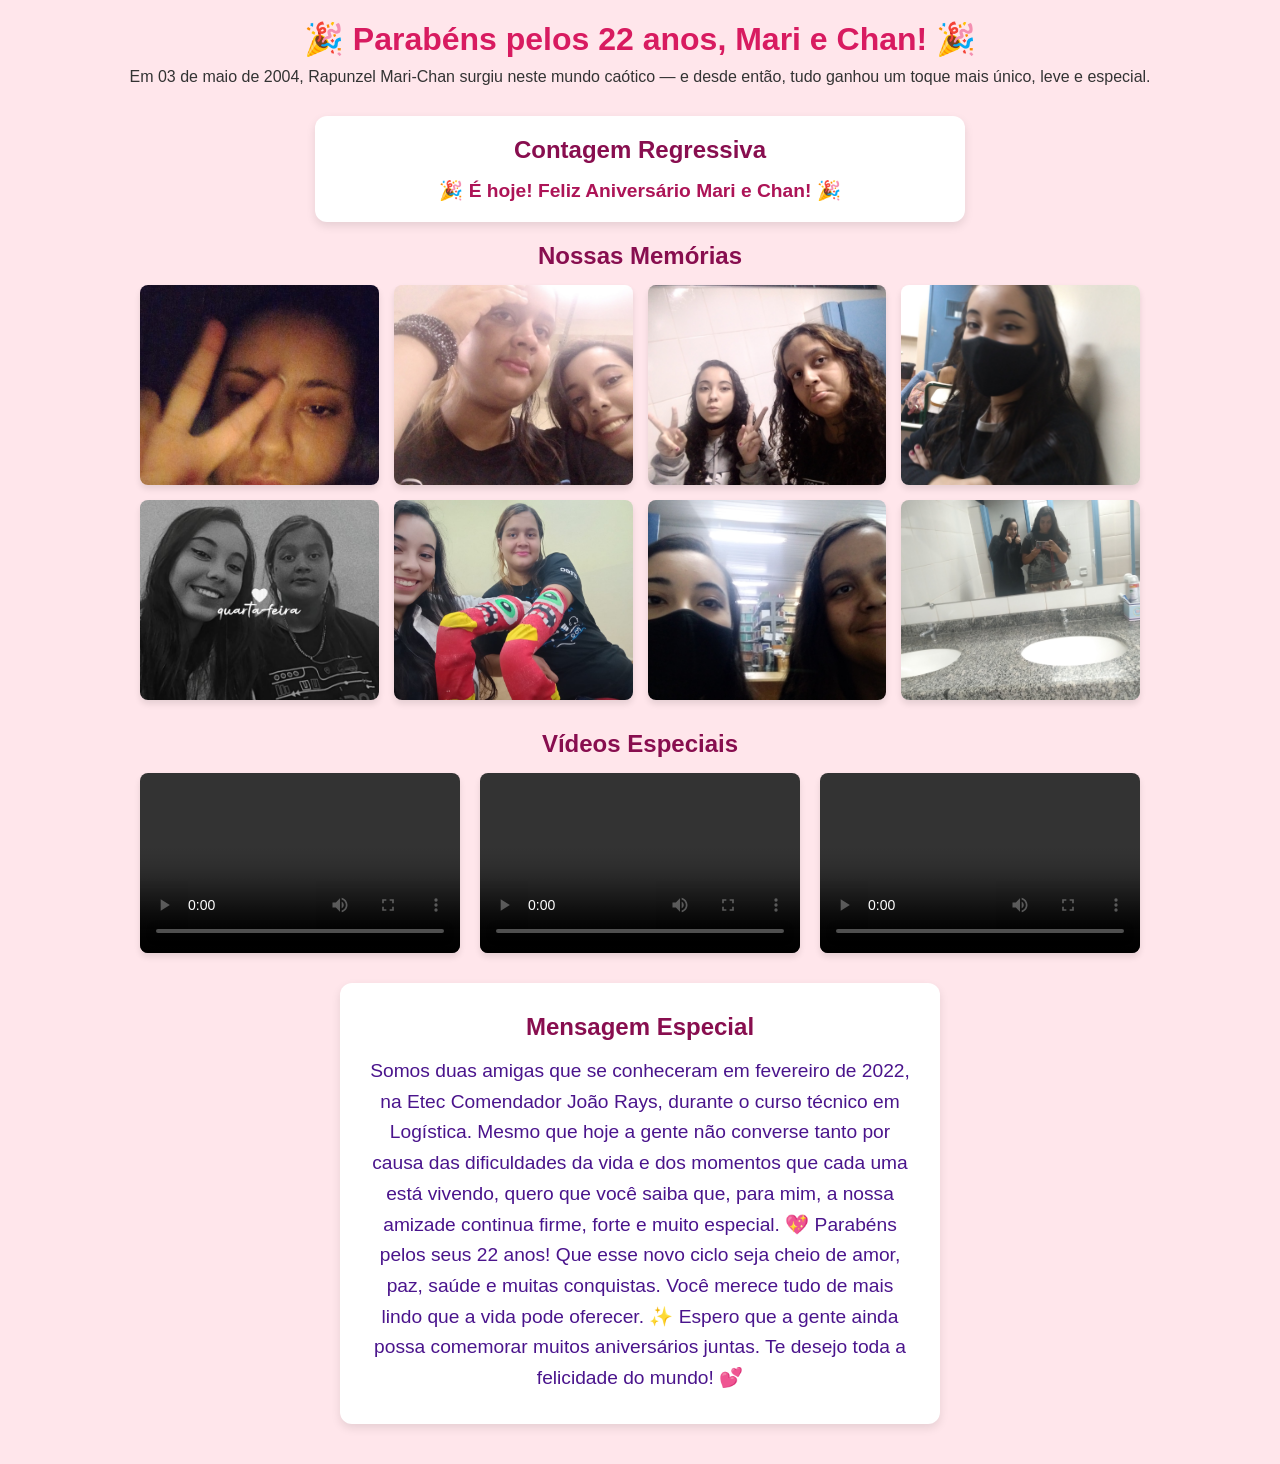
==== index.html @ 8ecae0f8 "arquivos adicionados arquivos em adição" ====
<!DOCTYPE html>
<html lang="pt-BR">

<head>
    <meta charset="UTF-8">
    <meta name="viewport" content="width=device-width, initial-scale=1.0">
    <title>Feliz Aniversário - Mari & Chan</title>
    <link rel="stylesheet" href="css/index.css">
</head>

<body>
    <header class="hero">
        <h1>🎉 Parabéns pelos 22 anos, Mari e Chan! 🎉</h1>
        <p>Em 03 de maio de 2004, Rapunzel Mari-Chan surgiu neste mundo caótico — e desde então, tudo ganhou um toque
            mais único, leve e especial.</p>
    </header>

    <section class="countdown">
        <h2>Contagem Regressiva</h2>
        <div id="timer">
            <span id="days">--</span> dia(s),
            <span id="hours">--</span> hora(s),
            <span id="minutes">--</span> minuto(s),
            <span id="seconds">--</span> segundo(s) e
            <span id="milliseconds">---</span> ms para a festa!
        </div>
    </section>

    <section class="gallery">
        <h2>Nossas Memórias</h2>
        <div class="photo-grid">
            <img src="img/foto1.jpg" alt="Foto 1">
            <img src="img/foto2.jpg" alt="Foto 2">
            <img src="img/foto3.jpg" alt="Foto 3">
            <img src="img/foto4.jpg" alt="Foto 4">
            <img src="img/foto5.jpg" alt="Foto 5">
            <img src="img/foto6.jpg" alt="Foto 6">
            <img src="img/foto7.jpg" alt="Foto 7">
            <img src="img/foto8.jpg" alt="Foto 8">
        </div>
    </section>

    <section class="videos">
        <h2>Vídeos Especiais</h2>
        <div class="video-grid">
            <video controls src="vid/video1.mp4"></video>
            <video controls src="vid/video2.mp4"></video>
            <video controls src="vid/video3.mp4"></video>
        </div>
    </section>

    <section class="message" id="message-section">
        <h2>Mensagem Especial</h2>
        <p id="message-text">Carregando mensagem...</p>
    </section>

    <script src="js/index.js"></script>
</body>

</html>
---- css/index.css ----
* {
    box-sizing: border-box;
    margin: 0;
    padding: 0;
}

body {
    font-family: 'Segoe UI', Tahoma, Geneva, Verdana, sans-serif;
    background-color: #ffe6eb;
    color: #333;
    padding: 20px;
    text-align: center;
}

header.hero {
    margin-bottom: 30px;
}

header h1 {
    color: #d81b60;
    margin-bottom: 10px;
}

section {
    margin-bottom: 30px;
}

h2 {
    color: #880e4f;
    margin-bottom: 15px;
}

.countdown {
    background-color: #ffffff;
    max-width: 650px;
    margin: 20px auto;
    padding: 20px;
    border-radius: 12px;
    box-shadow: 0 4px 10px rgba(0, 0, 0, 0.1);
}

#timer {
    font-size: 1.2rem;
    color: #ad1457;
    font-weight: bold;
}

.photo-grid {
    display: grid;
    grid-template-columns: repeat(auto-fit, minmax(200px, 1fr));
    gap: 15px;
    max-width: 1000px;
    margin: 0 auto;
}

.photo-grid img {
    width: 100%;
    height: 200px;
    object-fit: cover;
    border-radius: 8px;
    box-shadow: 0 4px 6px rgba(0, 0, 0, 0.1);
    transition: transform 0.3s;
}

.photo-grid img:hover {
    transform: scale(1.05);
}

.video-grid {
    display: flex;
    flex-wrap: wrap;
    justify-content: center;
    gap: 20px;
}

.video-grid video {
    width: 320px;
    height: 180px;
    border-radius: 8px;
    box-shadow: 0 4px 6px rgba(0, 0, 0, 0.1);
}

.message {
    background-color: #fff;
    max-width: 600px;
    margin: 20px auto;
    padding: 30px;
    border-radius: 12px;
    box-shadow: 0 4px 10px rgba(0, 0, 0, 0.1);
}

.message p {
    font-size: 1.2rem;
    line-height: 1.6;
    color: #4a148c;
}
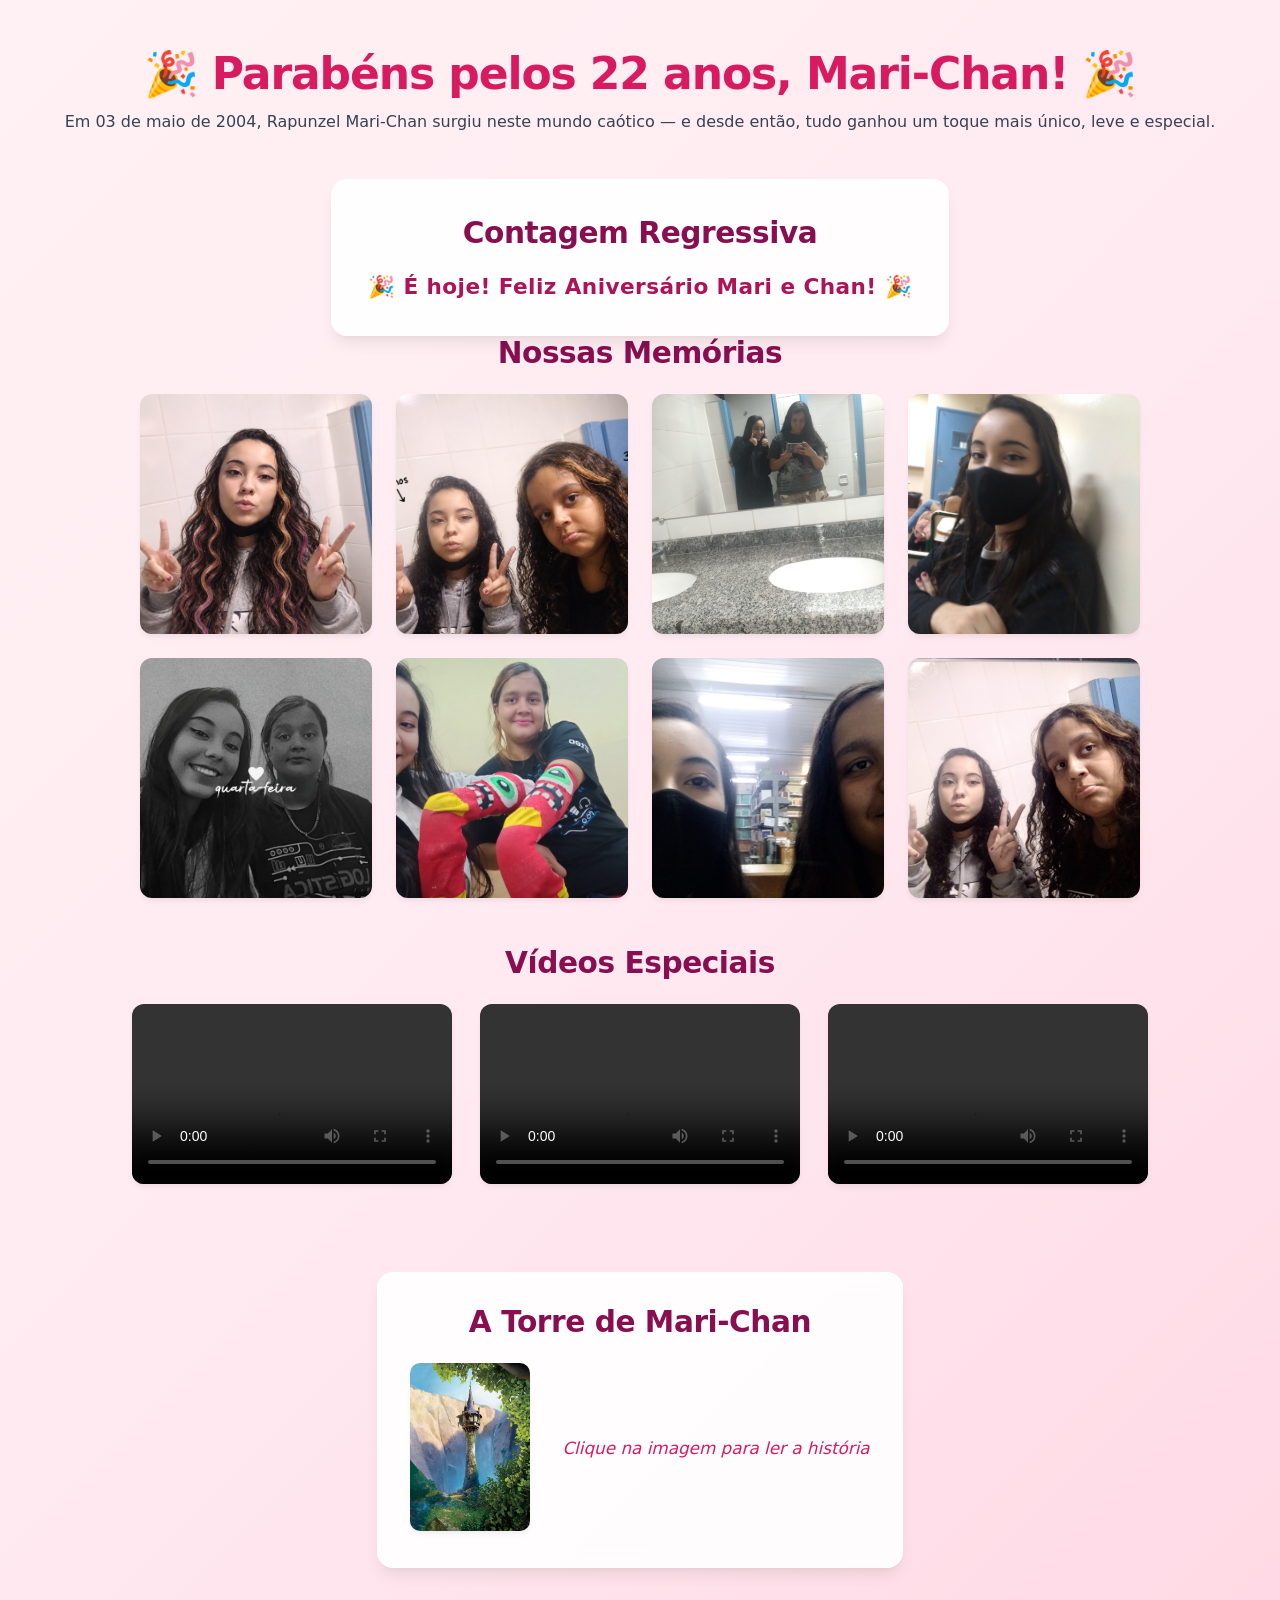
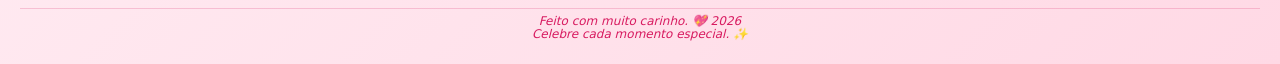
==== commit ed999b91: "salvando penultimos ajustes commit no vs code dando erro" ====
--- a/index.html
+++ b/index.html
@@ -4,13 +4,13 @@
 <head>
     <meta charset="UTF-8">
     <meta name="viewport" content="width=device-width, initial-scale=1.0">
-    <title>Feliz Aniversário - Mari & Chan</title>
+    <title>Feliz Aniversário - Mari-Chan</title>
     <link rel="stylesheet" href="css/index.css">
 </head>
 
 <body>
     <header class="hero">
-        <h1>🎉 Parabéns pelos 22 anos, Mari e Chan! 🎉</h1>
+        <h1>🎉 Parabéns pelos 22 anos, Mari-Chan! 🎉</h1>
         <p>Em 03 de maio de 2004, Rapunzel Mari-Chan surgiu neste mundo caótico — e desde então, tudo ganhou um toque
             mais único, leve e especial.</p>
     </header>
@@ -29,14 +29,14 @@
     <section class="gallery">
         <h2>Nossas Memórias</h2>
         <div class="photo-grid">
-            <img src="img/foto1.jpg" alt="Foto 1">
-            <img src="img/foto2.jpg" alt="Foto 2">
-            <img src="img/foto3.jpg" alt="Foto 3">
+            <img src="img/foto10.png" alt="Foto 1">
+            <img src="img/foto12.png" alt="Foto 2">
+            <img src="img/foto8.jpg" alt="Foto 3">
             <img src="img/foto4.jpg" alt="Foto 4">
             <img src="img/foto5.jpg" alt="Foto 5">
             <img src="img/foto6.jpg" alt="Foto 6">
             <img src="img/foto7.jpg" alt="Foto 7">
-            <img src="img/foto8.jpg" alt="Foto 8">
+            <img src="img/foto3.jpg" alt="Foto 8">
         </div>
     </section>
 
@@ -49,11 +49,21 @@
         </div>
     </section>
 
-    <section class="message" id="message-section">
-        <h2>Mensagem Especial</h2>
-        <p id="message-text">Carregando mensagem...</p>
+    <section class="tower-section">
+        <h2>A Torre de Mari-Chan</h2>
+        <div class="tower-wrapper">
+            <a href="torre.html">
+                <img src="img/torre.jpeg" alt="Torre da Rapunzel" id="tower-image">
+            </a>
+            <p class="click-hint">Clique na imagem para ler a história</p>
+        </div>
     </section>
 
+    <footer class="site-footer">
+        <p>Feito com muito carinho. 💖 2026</p>
+        <p>Celebre cada momento especial. ✨</p>
+    </footer>
+    
     <script src="js/index.js"></script>
 </body>
 
--- a/css/index.css
+++ b/css/index.css
@@ -1,3 +1,17 @@
+:root {
+    --primary-color: #d81b60;
+    --secondary-color: #880e4f;
+    --bg-gradient: linear-gradient(135deg, #fff1f4 0%, #ffeaf1 50%, #ffd9e5 100%);
+    --card-bg: rgba(255, 255, 255, 0.9);
+    --text-color: #374151;
+    --accent-color: #ad1457;
+    --shadow-sm: 0 4px 6px -1px rgba(0, 0, 0, 0.05), 0 2px 4px -1px rgba(0, 0, 0, 0.03);
+    --shadow-md: 0 10px 15px -3px rgba(0, 0, 0, 0.08), 0 4px 6px -2px rgba(0, 0, 0, 0.03);
+    --shadow-lg: 0 20px 25px -5px rgba(216, 27, 96, 0.08), 0 10px 10px -5px rgba(0, 0, 0, 0.04);
+    --radius-md: 16px;
+    --radius-lg: 24px;
+}
+
 * {
     box-sizing: border-box;
     margin: 0;
@@ -5,92 +19,229 @@
 }
 
 body {
-    font-family: 'Segoe UI', Tahoma, Geneva, Verdana, sans-serif;
-    background-color: #ffe6eb;
-    color: #333;
-    padding: 20px;
+    font-family: 'Segoe UI', system-ui, -apple-system, BlinkMacSystemFont, Roboto, sans-serif;
+    background: var(--bg-gradient);
+    color: var(--text-color);
+    padding: 48px 20px 16px 20px; /* Adiciona espaçamento na parte inferior */
     text-align: center;
+    min-height: 100vh;
+    display: flex;             /* Transforma o body em container flexível */
+    flex-direction: column;    /* Alinha os elementos em coluna */
 }
 
 header.hero {
-    margin-bottom: 30px;
+    margin-bottom: 48px;
 }
 
 header h1 {
-    color: #d81b60;
-    margin-bottom: 10px;
+    color: var(--primary-color);
+    margin-bottom: 12px;
+    font-size: 2.75rem;
+    font-weight: 700;
+    letter-spacing: -0.025em;
+    text-shadow: 0 1px 2px rgba(0, 0, 0, 0.05);
 }
 
 section {
-    margin-bottom: 30px;
+    margin-bottom: 48px;
 }
 
 h2 {
-    color: #880e4f;
-    margin-bottom: 15px;
+    color: var(--secondary-color);
+    margin-bottom: 24px;
+    font-size: 1.85rem;
+    font-weight: 600;
+    letter-spacing: -0.015em;
 }
 
 .countdown {
-    background-color: #ffffff;
+    background-color: var(--card-bg);
+    backdrop-filter: blur(8px);
     max-width: 650px;
-    margin: 20px auto;
-    padding: 20px;
-    border-radius: 12px;
-    box-shadow: 0 4px 10px rgba(0, 0, 0, 0.1);
+    margin: 0 auto;
+    padding: 36px;
+    border-radius: var(--radius-md);
+    box-shadow: var(--shadow-md);
+    border: 1px solid rgba(255, 255, 255, 0.6);
 }
 
 #timer {
-    font-size: 1.2rem;
-    color: #ad1457;
-    font-weight: bold;
+    font-size: 1.35rem;
+    color: var(--accent-color);
+    font-weight: 600;
+    letter-spacing: 0.02em;
 }
 
 .photo-grid {
     display: grid;
-    grid-template-columns: repeat(auto-fit, minmax(200px, 1fr));
-    gap: 15px;
+    grid-template-columns: repeat(auto-fit, minmax(220px, 1fr));
+    gap: 24px;
     max-width: 1000px;
     margin: 0 auto;
 }
 
 .photo-grid img {
     width: 100%;
-    height: 200px;
+    height: 240px;
     object-fit: cover;
-    border-radius: 8px;
-    box-shadow: 0 4px 6px rgba(0, 0, 0, 0.1);
-    transition: transform 0.3s;
+    border-radius: 12px;
+    box-shadow: var(--shadow-sm);
+    transition: transform 0.4s cubic-bezier(0.4, 0, 0.2, 1), box-shadow 0.4s ease;
 }
 
 .photo-grid img:hover {
-    transform: scale(1.05);
+    transform: translateY(-6px) scale(1.02);
+    box-shadow: var(--shadow-lg);
 }
 
 .video-grid {
     display: flex;
     flex-wrap: wrap;
     justify-content: center;
-    gap: 20px;
+    gap: 28px;
 }
 
 .video-grid video {
     width: 320px;
     height: 180px;
-    border-radius: 8px;
-    box-shadow: 0 4px 6px rgba(0, 0, 0, 0.1);
-}
-
-.message {
-    background-color: #fff;
+    border-radius: 12px;
+    box-shadow: var(--shadow-sm);
+    transition: box-shadow 0.3s ease;
+}
+
+.video-grid video:hover {
+    box-shadow: var(--shadow-md);
+}
+
+/* Seção da Torre */
+.tower-section {
+    text-align: center;
+    margin: 40px auto;
     max-width: 600px;
-    margin: 20px auto;
-    padding: 30px;
-    border-radius: 12px;
-    box-shadow: 0 4px 10px rgba(0, 0, 0, 0.1);
-}
-
-.message p {
-    font-size: 1.2rem;
-    line-height: 1.6;
-    color: #4a148c;
+    background: var(--card-bg);
+    backdrop-filter: blur(8px);
+    padding: 32px;
+    border-radius: var(--radius-md);
+    box-shadow: var(--shadow-md);
+    border: 1px solid rgba(255, 255, 255, 0.6);
+    transition: box-shadow 0.3s ease;
+}
+
+.tower-section:hover {
+    box-shadow: var(--shadow-lg);
+}
+
+/* Wrapper da imagem e do texto */
+.tower-wrapper {
+    display: flex;
+    flex-direction: row;
+    align-items: center;
+    justify-content: center;
+    gap: 32px;
+}
+
+/* Imagem da torre */
+.tower-wrapper img {
+    width: 100%;
+    max-width: 120px;
+    border-radius: 10px;
+    cursor: pointer;
+    transition: transform 0.3s cubic-bezier(0.4, 0, 0.2, 1), box-shadow 0.3s ease;
+    box-shadow: var(--shadow-sm);
+}
+
+/* Efeito ao passar o mouse */
+.tower-wrapper img:hover {
+    transform: translateY(-4px) scale(1.04);
+    box-shadow: var(--shadow-md);
+}
+
+/* Texto de dica de clique */
+.tower-wrapper .click-hint {
+    margin-top: 0;
+    font-size: 1.05rem;
+    color: var(--primary-color);
+    font-style: italic;
+    text-align: left;
+    line-height: 1.4;
+}
+
+/* Rodapé Super Compacto */
+.site-footer {
+    text-align: center;
+    margin-top: auto; /* Pressiona o rodapé para o final da página */
+    padding: 6px 0;
+    border-top: 1px solid rgba(216, 27, 96, 0.2);
+    color: var(--primary-color, #d81b60);
+    font-size: 0.75rem;
+    line-height: 1.1;
+}
+
+.site-footer p {
+    margin: 0;
+    font-style: italic;
+}
+
+@media (max-width: 768px) {
+    body {
+        padding: 24px 12px;
+    }
+
+    header.hero h1 {
+        font-size: 2rem;
+        margin-bottom: 16px;
+    }
+
+    h2 {
+        font-size: 1.5rem;
+        margin-bottom: 16px;
+    }
+
+    .countdown {
+        padding: 24px 16px;
+        max-width: 100%;
+    }
+
+    #timer {
+        font-size: 1.15rem;
+    }
+
+    .photo-grid {
+        grid-template-columns: repeat(auto-fit, minmax(140px, 1fr));
+        gap: 16px;
+    }
+
+    .photo-grid img {
+        height: 180px;
+    }
+
+    .video-grid {
+        gap: 20px;
+    }
+
+    .video-grid video {
+        width: 100%;
+        max-width: 100%;
+        height: auto;
+    }
+
+    /* Ajuste da seção da torre para telas pequenas */
+    .tower-section {
+        padding: 20px;
+        margin: 28px auto;
+    }
+
+    .tower-wrapper {
+        flex-direction: column; /* Coloca a imagem em cima e o texto embaixo */
+        gap: 20px;
+    }
+
+    .tower-wrapper img {
+        max-width: 100px; /* Torre menor para mobile */
+    }
+
+    .tower-wrapper .click-hint {
+        text-align: center;
+        font-size: 0.95rem;
+    }
 }
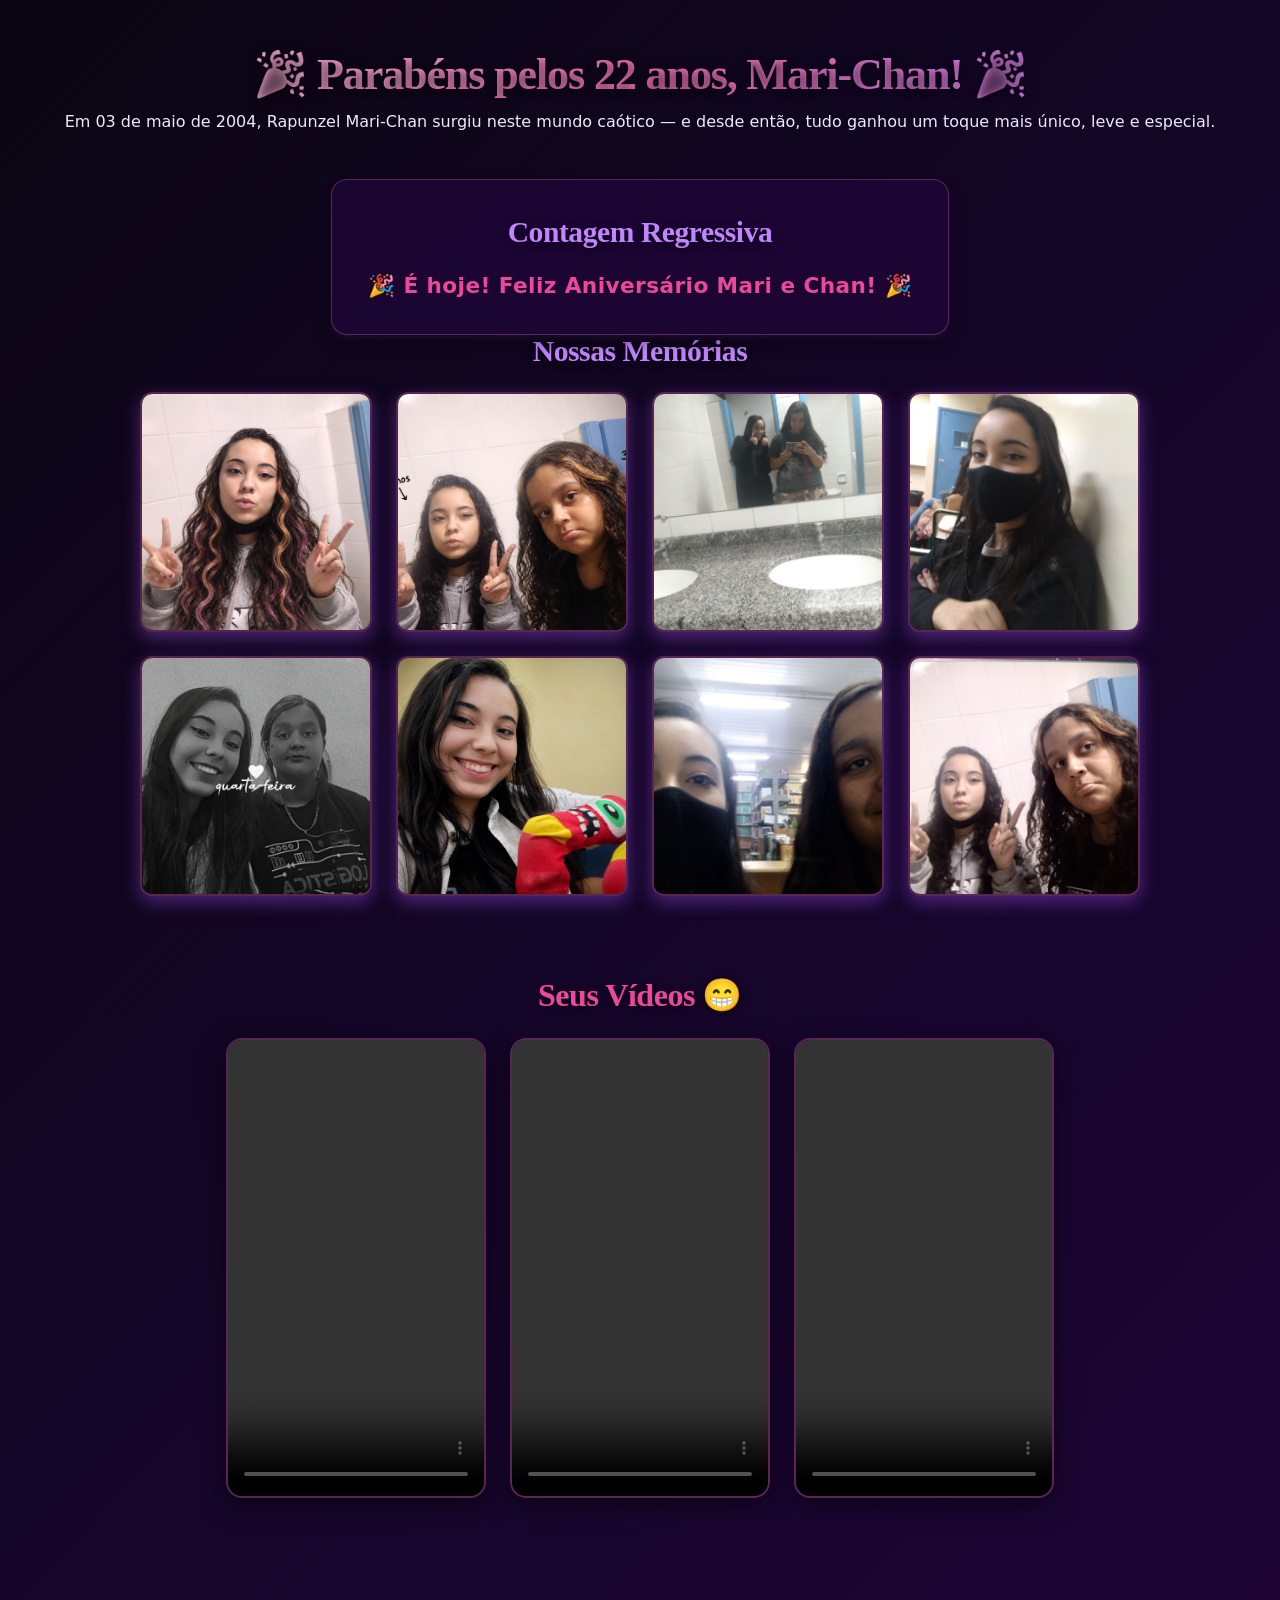
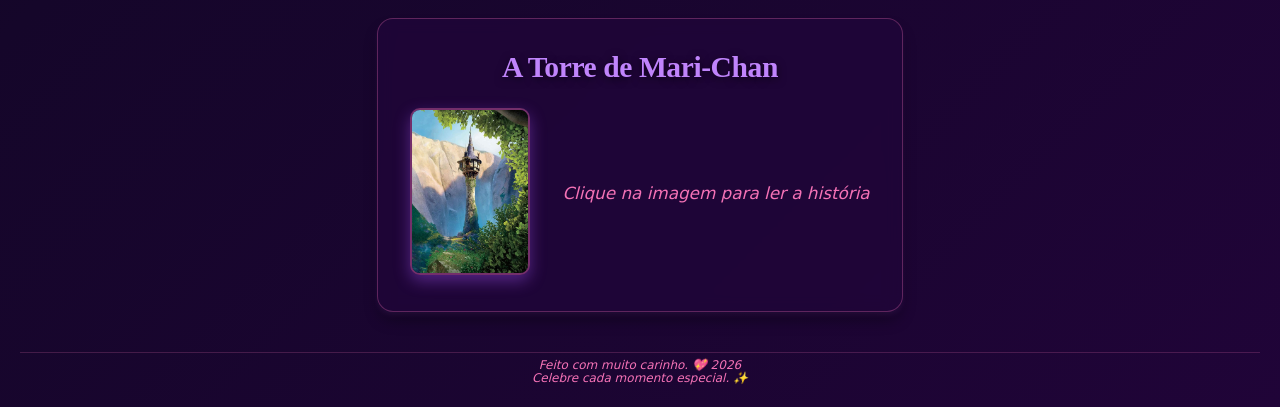
==== commit 7769ea4e: "site finalizado feito em tons de roxo" ====
--- a/index.html
+++ b/index.html
@@ -34,14 +34,14 @@
             <img src="img/foto8.jpg" alt="Foto 3">
             <img src="img/foto4.jpg" alt="Foto 4">
             <img src="img/foto5.jpg" alt="Foto 5">
-            <img src="img/foto6.jpg" alt="Foto 6">
+            <img src="img/foto15.png" alt="Foto 6">
             <img src="img/foto7.jpg" alt="Foto 7">
             <img src="img/foto3.jpg" alt="Foto 8">
         </div>
     </section>
 
     <section class="videos">
-        <h2>Vídeos Especiais</h2>
+        <h2>Seus Vídeos 😁</h2>
         <div class="video-grid">
             <video controls src="vid/video1.mp4"></video>
             <video controls src="vid/video2.mp4"></video>
--- a/css/index.css
+++ b/css/index.css
@@ -1,13 +1,16 @@
 :root {
-    --primary-color: #d81b60;
-    --secondary-color: #880e4f;
-    --bg-gradient: linear-gradient(135deg, #fff1f4 0%, #ffeaf1 50%, #ffd9e5 100%);
-    --card-bg: rgba(255, 255, 255, 0.9);
-    --text-color: #374151;
-    --accent-color: #ad1457;
-    --shadow-sm: 0 4px 6px -1px rgba(0, 0, 0, 0.05), 0 2px 4px -1px rgba(0, 0, 0, 0.03);
-    --shadow-md: 0 10px 15px -3px rgba(0, 0, 0, 0.08), 0 4px 6px -2px rgba(0, 0, 0, 0.03);
-    --shadow-lg: 0 20px 25px -5px rgba(216, 27, 96, 0.08), 0 10px 10px -5px rgba(0, 0, 0, 0.04);
+    --primary-color: #f472b6;
+    --secondary-color: #c084fc;
+    --bg-gradient: linear-gradient(135deg, #0a0511 0%, #15062a 50%, #200438 100%);
+    --card-bg: rgba(32, 6, 58, 0.75);
+    --text-color: #ede9fe;
+    --accent-color: #ec4899;
+    
+    /* Sombras suaves e elegantes */
+    --shadow-sm: 0 4px 6px -1px rgba(0, 0, 0, 0.3), 0 2px 4px -1px rgba(168, 85, 247, 0.1);
+    --shadow-md: 0 10px 15px -3px rgba(0, 0, 0, 0.4), 0 4px 6px -2px rgba(168, 85, 247, 0.2);
+    --shadow-lg: 0 20px 25px -5px rgba(244, 114, 182, 0.2), 0 10px 10px -5px rgba(139, 92, 246, 0.2);
+    
     --radius-md: 16px;
     --radius-lg: 24px;
 }
@@ -19,14 +22,15 @@
 }
 
 body {
+    /* Fonte limpa para o corpo do texto */
     font-family: 'Segoe UI', system-ui, -apple-system, BlinkMacSystemFont, Roboto, sans-serif;
     background: var(--bg-gradient);
     color: var(--text-color);
-    padding: 48px 20px 16px 20px; /* Adiciona espaçamento na parte inferior */
+    padding: 48px 20px 16px 20px;
     text-align: center;
     min-height: 100vh;
-    display: flex;             /* Transforma o body em container flexível */
-    flex-direction: column;    /* Alinha os elementos em coluna */
+    display: flex;
+    flex-direction: column;
 }
 
 header.hero {
@@ -34,12 +38,17 @@
 }
 
 header h1 {
+    /* Fonte especial aplicada aos títulos maiores */
+    font-family: 'Times New Roman', Times, serif;
     color: var(--primary-color);
     margin-bottom: 12px;
     font-size: 2.75rem;
     font-weight: 700;
     letter-spacing: -0.025em;
-    text-shadow: 0 1px 2px rgba(0, 0, 0, 0.05);
+    text-shadow: 0 2px 8px rgba(0, 0, 0, 0.6);
+    background: linear-gradient(90deg, #fbcfe8, #f472b6, #c084fc);
+    -webkit-background-clip: text;
+    -webkit-text-fill-color: transparent;
 }
 
 section {
@@ -47,11 +56,14 @@
 }
 
 h2 {
+    /* Fonte especial aplicada aos subtítulos */
+    font-family: 'Times New Roman', Times, serif;
     color: var(--secondary-color);
     margin-bottom: 24px;
     font-size: 1.85rem;
     font-weight: 600;
     letter-spacing: -0.015em;
+    text-shadow: 0 2px 8px rgba(0, 0, 0, 0.6);
 }
 
 .countdown {
@@ -62,7 +74,7 @@
     padding: 36px;
     border-radius: var(--radius-md);
     box-shadow: var(--shadow-md);
-    border: 1px solid rgba(255, 255, 255, 0.6);
+    border: 1px solid rgba(244, 114, 182, 0.3);
 }
 
 #timer {
@@ -85,32 +97,55 @@
     height: 240px;
     object-fit: cover;
     border-radius: 12px;
-    box-shadow: var(--shadow-sm);
+    border: 2px solid rgba(244, 114, 182, 0.3);
+    box-shadow: 0 6px 18px rgba(168, 85, 247, 0.4);
     transition: transform 0.4s cubic-bezier(0.4, 0, 0.2, 1), box-shadow 0.4s ease;
 }
 
 .photo-grid img:hover {
     transform: translateY(-6px) scale(1.02);
-    box-shadow: var(--shadow-lg);
+    box-shadow: 0 20px 40px rgba(232, 121, 249, 0.5);
+    border-color: var(--accent-color);
+}
+
+/* Seção de Vídeos */
+.videos {
+    padding: 32px 16px;
+    text-align: center;
+}
+
+.videos h2 {
+    /* Mantém a fonte especial no título */
+    font-family: 'Times New Roman', Times, serif;
+    margin-bottom: 24px;
+    font-size: 2rem;
+    color: var(--accent-color);
 }
 
 .video-grid {
     display: flex;
+    justify-content: center;
+    gap: 24px;
     flex-wrap: wrap;
-    justify-content: center;
-    gap: 28px;
-}
-
+}
+
+/* Estilização dos vídeos em formato vertical (em pé) */
 .video-grid video {
-    width: 320px;
-    height: 180px;
-    border-radius: 12px;
-    box-shadow: var(--shadow-sm);
-    transition: box-shadow 0.3s ease;
+    width: 100%;
+    max-width: 260px;
+    height: 460px;
+    aspect-ratio: 9 / 16;
+    object-fit: cover;
+    border-radius: 16px;
+    box-shadow: 0 8px 24px rgba(0, 0, 0, 0.5);
+    border: 2px solid rgba(244, 114, 182, 0.3);
+    transition: transform 0.3s ease, box-shadow 0.3s ease;
 }
 
 .video-grid video:hover {
-    box-shadow: var(--shadow-md);
+    transform: translateY(-4px);
+    box-shadow: 0 16px 36px rgba(244, 114, 182, 0.5);
+    border-color: #f472b6;
 }
 
 /* Seção da Torre */
@@ -123,7 +158,7 @@
     padding: 32px;
     border-radius: var(--radius-md);
     box-shadow: var(--shadow-md);
-    border: 1px solid rgba(255, 255, 255, 0.6);
+    border: 1px solid rgba(244, 114, 182, 0.3);
     transition: box-shadow 0.3s ease;
 }
 
@@ -147,13 +182,15 @@
     border-radius: 10px;
     cursor: pointer;
     transition: transform 0.3s cubic-bezier(0.4, 0, 0.2, 1), box-shadow 0.3s ease;
-    box-shadow: var(--shadow-sm);
+    border: 2px solid rgba(244, 114, 182, 0.4);
+    box-shadow: 0 6px 16px rgba(168, 85, 247, 0.4);
 }
 
 /* Efeito ao passar o mouse */
 .tower-wrapper img:hover {
     transform: translateY(-4px) scale(1.04);
-    box-shadow: var(--shadow-md);
+    box-shadow: 0 16px 32px rgba(232, 121, 249, 0.5);
+    border-color: #f472b6;
 }
 
 /* Texto de dica de clique */
@@ -166,13 +203,13 @@
     line-height: 1.4;
 }
 
-/* Rodapé Super Compacto */
+/* Rodapé */
 .site-footer {
     text-align: center;
-    margin-top: auto; /* Pressiona o rodapé para o final da página */
+    margin-top: auto;
     padding: 6px 0;
-    border-top: 1px solid rgba(216, 27, 96, 0.2);
-    color: var(--primary-color, #d81b60);
+    border-top: 1px solid rgba(244, 114, 182, 0.2);
+    color: var(--primary-color);
     font-size: 0.75rem;
     line-height: 1.1;
 }
@@ -182,6 +219,7 @@
     font-style: italic;
 }
 
+/* Responsividade */
 @media (max-width: 768px) {
     body {
         padding: 24px 12px;
@@ -216,28 +254,28 @@
     }
 
     .video-grid {
-        gap: 20px;
+        flex-direction: column;
+        align-items: center;
+        gap: 16px;
     }
 
     .video-grid video {
-        width: 100%;
-        max-width: 100%;
-        height: auto;
-    }
-
-    /* Ajuste da seção da torre para telas pequenas */
+        max-width: 80%;
+        height: 360px;
+    }
+
     .tower-section {
         padding: 20px;
         margin: 28px auto;
     }
 
     .tower-wrapper {
-        flex-direction: column; /* Coloca a imagem em cima e o texto embaixo */
+        flex-direction: column;
         gap: 20px;
     }
 
     .tower-wrapper img {
-        max-width: 100px; /* Torre menor para mobile */
+        max-width: 100px;
     }
 
     .tower-wrapper .click-hint {
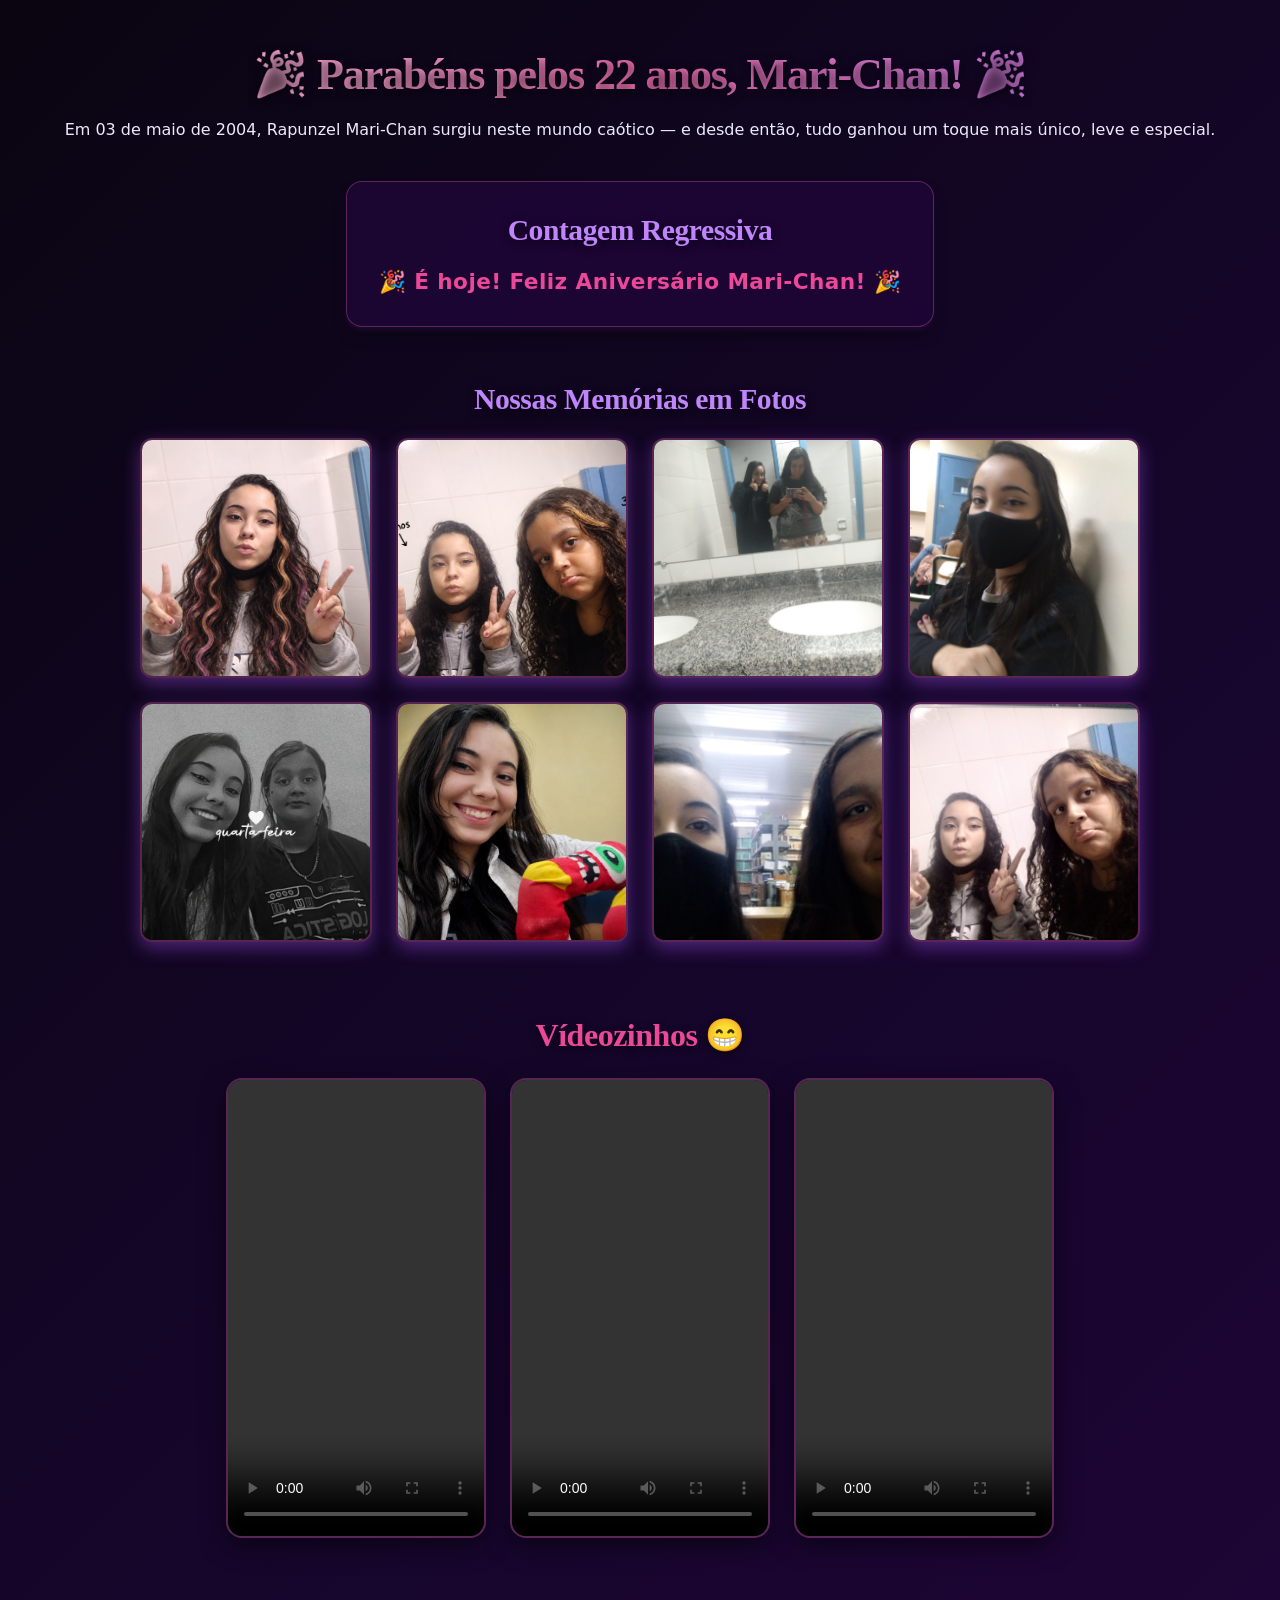
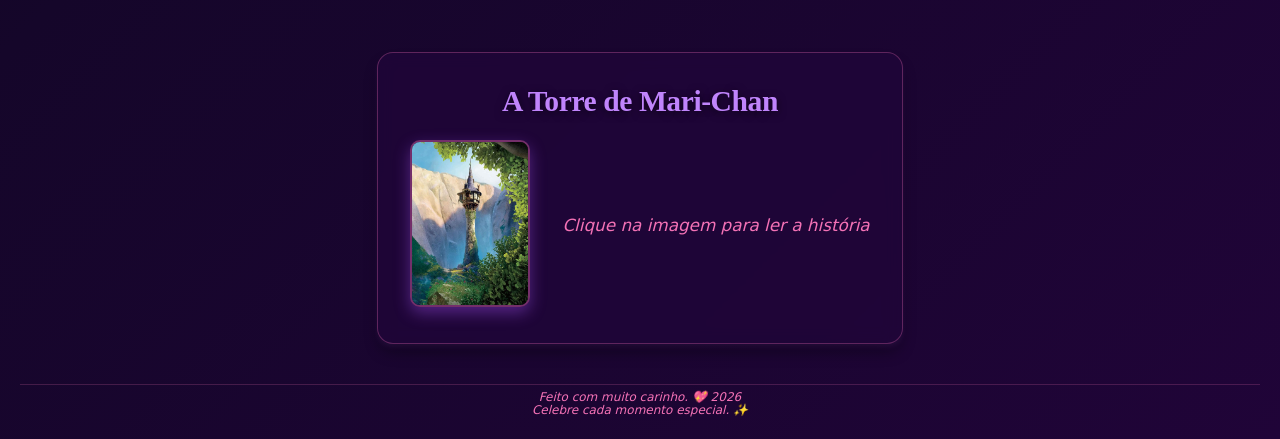
==== commit 21877c17: "mudançinhas" ====
--- a/index.html
+++ b/index.html
@@ -22,12 +22,12 @@
             <span id="hours">--</span> hora(s),
             <span id="minutes">--</span> minuto(s),
             <span id="seconds">--</span> segundo(s) e
-            <span id="milliseconds">---</span> ms para a festa!
+            <span id="milliseconds">---</span> ms para o seu dia!
         </div>
     </section>
 
     <section class="gallery">
-        <h2>Nossas Memórias</h2>
+        <h2>Nossas Memórias em Fotos</h2>
         <div class="photo-grid">
             <img src="img/foto10.png" alt="Foto 1">
             <img src="img/foto12.png" alt="Foto 2">
@@ -41,10 +41,10 @@
     </section>
 
     <section class="videos">
-        <h2>Seus Vídeos 😁</h2>
+        <h2>Vídeozinhos 😁</h2>
         <div class="video-grid">
+            <video controls src="vid/video2.mp4"></video>
             <video controls src="vid/video1.mp4"></video>
-            <video controls src="vid/video2.mp4"></video>
             <video controls src="vid/video3.mp4"></video>
         </div>
     </section>
--- a/css/index.css
+++ b/css/index.css
@@ -34,14 +34,14 @@
 }
 
 header.hero {
-    margin-bottom: 48px;
+    margin-bottom: 42px;
 }
 
 header h1 {
     /* Fonte especial aplicada aos títulos maiores */
     font-family: 'Times New Roman', Times, serif;
     color: var(--primary-color);
-    margin-bottom: 12px;
+    margin-bottom: 20px;
     font-size: 2.75rem;
     font-weight: 700;
     letter-spacing: -0.025em;
@@ -52,14 +52,14 @@
 }
 
 section {
-    margin-bottom: 48px;
+    margin-bottom: 42px;
 }
 
 h2 {
     /* Fonte especial aplicada aos subtítulos */
     font-family: 'Times New Roman', Times, serif;
     color: var(--secondary-color);
-    margin-bottom: 24px;
+    margin-bottom: 22px;
     font-size: 1.85rem;
     font-weight: 600;
     letter-spacing: -0.015em;
@@ -70,8 +70,8 @@
     background-color: var(--card-bg);
     backdrop-filter: blur(8px);
     max-width: 650px;
-    margin: 0 auto;
-    padding: 36px;
+    margin: 0 auto 56px auto; /* Adicionado um espaçamento maior embaixo */
+    padding: 32px;
     border-radius: var(--radius-md);
     box-shadow: var(--shadow-md);
     border: 1px solid rgba(244, 114, 182, 0.3);
